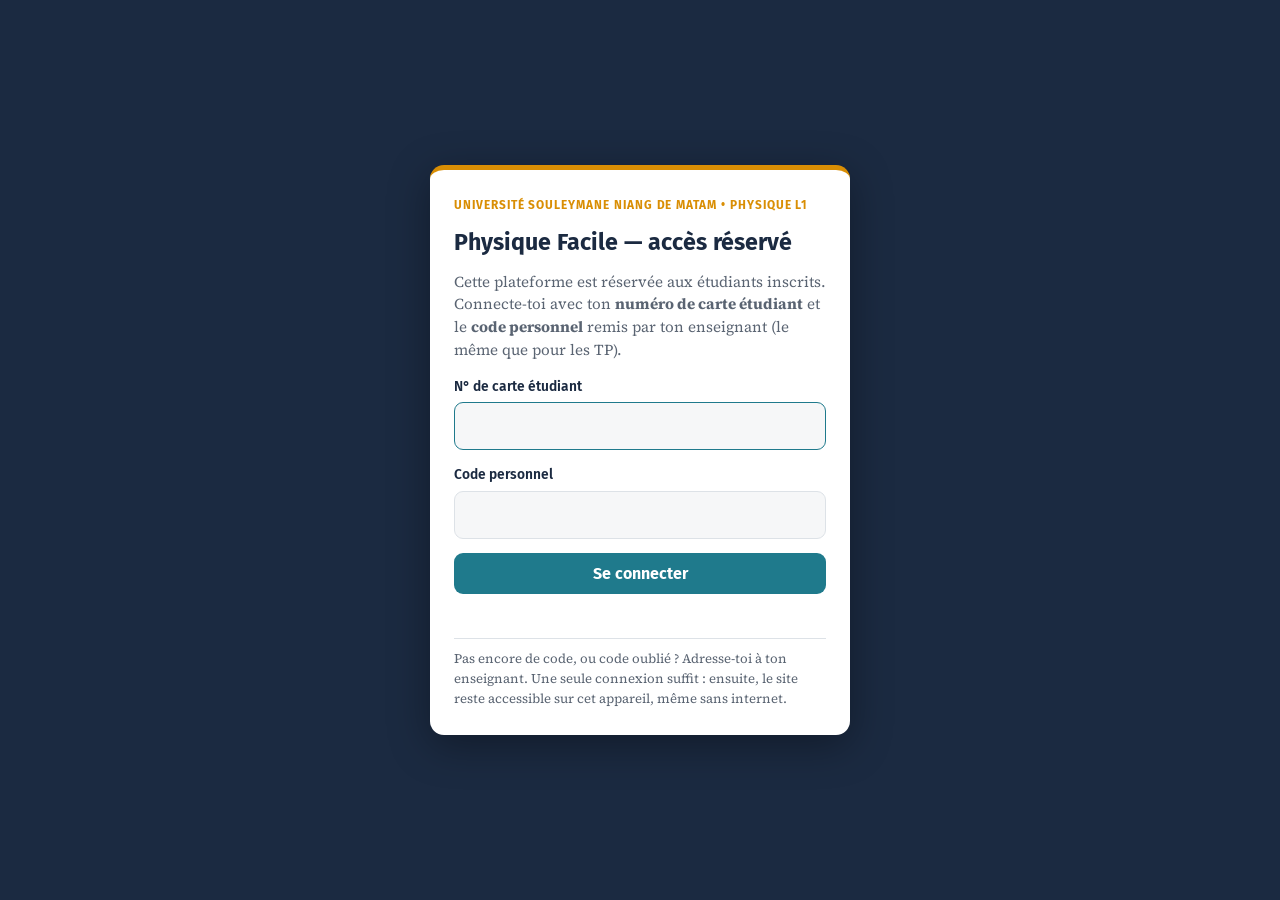
==== index.html @ 8b004019 "Optique : chapitre 3 (prisme et lame à faces parallèles) + TD n°3 Co-Authored-By: Claude Opus 5.5 <n" ====
<!doctype html>
<html lang="fr">
<head>
<meta charset="utf-8">
<meta name="viewport" content="width=device-width, initial-scale=1, viewport-fit=cover">
<meta name="robots" content="noindex, nofollow">
<script src="assets/config.js"></script>
<script src="assets/acces.js"></script>
<meta name="description" content="Cours de Physique L1 du Dr Papa Touty Traoré, Université Souleymane Niang de Matam : supports de cours, diaporamas et TD corrigés.">
<title>Cours de Physique L1</title>
<link rel="manifest" href="manifest.webmanifest">
<meta name="theme-color" content="#1B2A41">
<link rel="icon" type="image/png" href="icons/favicon.png">
<link rel="apple-touch-icon" href="icons/apple-touch-icon.png">
<meta name="apple-mobile-web-app-capable" content="yes">
<meta name="apple-mobile-web-app-title" content="Physique L1">
<link rel="preconnect" href="https://fonts.googleapis.com">
<link rel="preconnect" href="https://fonts.gstatic.com" crossorigin>
<link rel="stylesheet" href="https://fonts.googleapis.com/css2?family=Fira+Sans:wght@400;500;600;700&family=Source+Serif+4:ital,opsz,wght@0,8..60,400;0,8..60,600;1,8..60,400&family=Fira+Mono:wght@400;500&display=swap">
<style>
/* Mise en page : bandeau marine reprenant la couverture des polycopiés, puis catalogue de chapitres en rangées (vignette | contenu | ressources). Palette = celle des PDF. */
:root{
  --ink:#1B2A41; --ink2:#26395A; --teal:#1F7A8C; --saff:#D98E04; --rouge:#B23A48;
  --bg:#F6F7F8; --surface:#FFFFFF; --fg:#1B2A41; --muted:#5A6472; --line:#DDE2E7; --tint:#EEF4F6; --tint2:#FDF3E1;
  --accent:#1F7A8C; --accent-fg:#FFFFFF; --warm:#B87503;
  --band:#1B2A41; --band-fg:#FFFFFF; --band-muted:rgba(255,255,255,.72);
  --f-head:"Fira Sans","Helvetica Neue",Arial,sans-serif;
  --f-body:"Source Serif 4",Georgia,"Times New Roman",serif;
  --f-mono:"Fira Mono",ui-monospace,Menlo,Consolas,monospace;
  --shadow:0 1px 2px rgba(27,42,65,.06),0 6px 20px rgba(27,42,65,.06);
}
@media (prefers-color-scheme:dark){:root:not([data-theme="light"]){
  --bg:#111821; --surface:#18212D; --fg:#E7ECF2; --muted:#9AA6B5; --line:#2A3646; --tint:#16303A; --tint2:#33270F;
  --accent:#4FB3C6; --accent-fg:#0E1720; --warm:#F0AE36; --band:#0C131C; --band-fg:#F1F4F8; --band-muted:rgba(241,244,248,.7);
  --shadow:0 1px 2px rgba(0,0,0,.3); color-scheme:dark}}
:root[data-theme="dark"]{
  --bg:#111821; --surface:#18212D; --fg:#E7ECF2; --muted:#9AA6B5; --line:#2A3646; --tint:#16303A; --tint2:#33270F;
  --accent:#4FB3C6; --accent-fg:#0E1720; --warm:#F0AE36; --band:#0C131C; --band-fg:#F1F4F8; --band-muted:rgba(241,244,248,.7);
  --shadow:0 1px 2px rgba(0,0,0,.3); color-scheme:dark}
*{box-sizing:border-box}
[hidden]{display:none!important}
body{background:var(--bg);color:var(--fg);font-family:var(--f-body);font-size:16px;line-height:1.55}
a{color:var(--accent)}
:focus-visible{outline:2px solid var(--saff);outline-offset:2px}
.wrap{max-width:1080px;margin:0 auto;padding-inline:20px}

/* ---------- bandeau ---------- */
.band{background:var(--band);color:var(--band-fg);position:relative;overflow:hidden}
.band canvas{position:absolute;right:0;top:0;height:100%;width:min(520px,60%);opacity:.32;pointer-events:none}
.band .wrap{position:relative;padding-block:34px 30px;display:grid;gap:6px}
.uni{font-family:var(--f-head);font-weight:700;letter-spacing:.08em;color:var(--saff);font-size:.85rem}
.ufr{font-family:var(--f-head);font-size:.9rem;color:var(--band-muted)}
.band h1{font-family:var(--f-head);font-weight:700;font-size:clamp(1.9rem,4.6vw,2.9rem);line-height:1.1;margin:10px 0 4px;text-wrap:balance}
.author{font-family:var(--f-head);font-size:.95rem;color:var(--band-muted)}
.author b{color:var(--band-fg);font-weight:600}
.stats{display:flex;flex-wrap:wrap;gap:8px 22px;margin-top:16px;font-family:var(--f-head);font-size:.88rem;color:var(--band-muted)}
.stats b{font-family:var(--f-mono);color:var(--band-fg);font-weight:500;font-variant-numeric:tabular-nums;margin-right:4px}

/* ---------- barre outils ---------- */
.bar{position:sticky;top:env(safe-area-inset-top,0px);z-index:5;background:var(--bg);border-bottom:1px solid var(--line)}
.bar .wrap{display:flex;flex-wrap:wrap;align-items:center;gap:12px;padding-block:12px}
.tabs{display:flex;gap:4px;background:var(--surface);border:1px solid var(--line);border-radius:999px;padding:4px}
.tab{font-family:var(--f-head);font-size:.92rem;font-weight:500;border:0;background:transparent;color:var(--muted);padding:7px 14px;border-radius:999px;cursor:pointer}
.tab[aria-selected="true"]{background:var(--accent);color:var(--accent-fg)}
.navlink{font-family:var(--f-head);font-size:.92rem;font-weight:500;color:var(--accent);text-decoration:none;border:1px solid var(--line);background:var(--surface);border-radius:999px;padding:7px 14px}
.navlink:hover{border-color:var(--accent)}
.k-quiz{background:var(--tint);color:var(--accent)}
.k-sim{background:var(--tint2);color:var(--warm)}
.k-vid{background:var(--tint2);color:var(--rouge)}
.search{flex:1 1 220px;min-width:0;display:flex;align-items:center;gap:8px;background:var(--surface);border:1px solid var(--line);border-radius:10px;padding:0 12px}
.search input{flex:1;min-width:0;border:0;background:transparent;color:var(--fg);font:inherit;font-family:var(--f-head);font-size:.95rem;padding:9px 0;outline:none}
.search svg{flex:none;stroke:var(--muted)}

/* ---------- cours ---------- */
main .wrap{padding-block:26px 60px;display:grid;gap:30px}
.course-head{display:grid;gap:4px}
.eyebrow{font-family:var(--f-head);font-size:.76rem;font-weight:600;letter-spacing:.1em;text-transform:uppercase;color:var(--warm)}
.course-head h2{font-family:var(--f-head);font-size:1.6rem;margin:0;text-wrap:balance}
.course-head p{margin:0;color:var(--muted);max-width:68ch}
.chapters{display:grid;gap:16px}
.chap{display:grid;grid-template-columns:120px minmax(0,1fr) 250px;gap:20px;background:var(--surface);border:1px solid var(--line);border-radius:12px;padding:18px;box-shadow:var(--shadow)}
.cover{width:120px;aspect-ratio:210/297;max-width:100%;border-radius:4px;overflow:hidden;border:1px solid var(--line);background:var(--tint);cursor:pointer;padding:0}
.cover img{display:block;width:100%;height:100%;object-fit:cover}
.chap-body{min-width:0;display:grid;align-content:start;gap:6px}
.chap-num{font-family:var(--f-mono);font-size:.8rem;color:var(--accent)}
.chap h3{font-family:var(--f-head);font-size:1.3rem;line-height:1.2;margin:0;text-wrap:balance}
.meta{font-family:var(--f-head);font-size:.84rem;color:var(--muted)}
details{margin-top:4px}
summary{font-family:var(--f-head);font-size:.86rem;font-weight:500;color:var(--accent);cursor:pointer;width:max-content}
.toc{margin:8px 0 0;padding-left:0;list-style:none;columns:2 220px;column-gap:24px;font-size:.93rem}
.toc li{break-inside:avoid;padding:2px 0 2px 26px;position:relative}
.toc li::before{content:attr(data-n);position:absolute;left:0;font-family:var(--f-mono);font-size:.78rem;color:var(--muted);top:4px}
.res{display:grid;gap:8px;align-content:start}
.btn{display:flex;align-items:center;gap:10px;width:100%;text-align:left;font-family:var(--f-head);font-size:.9rem;font-weight:500;color:var(--fg);background:var(--bg);border:1px solid var(--line);border-radius:8px;padding:9px 12px;cursor:pointer;text-decoration:none}
.btn:hover{border-color:var(--accent)}
.btn .k{flex:none;font-family:var(--f-mono);font-size:.68rem;font-weight:500;letter-spacing:.04em;padding:2px 6px;border-radius:4px}
.btn .lbl{flex:1;min-width:0}
.btn .n{flex:none;font-family:var(--f-mono);font-size:.75rem;color:var(--muted);font-variant-numeric:tabular-nums}
.k-pdf{background:var(--tint);color:var(--accent)}
.k-ppt{background:var(--tint2);color:var(--warm)}
.k-cor{background:var(--tint2);color:var(--warm)}
.btn.primary{background:var(--accent);border-color:var(--accent);color:var(--accent-fg)}
.btn.primary .k{background:rgba(255,255,255,.18);color:inherit}
.btn.primary .n{color:inherit;opacity:.8}
.td-card{display:grid;grid-template-columns:minmax(0,1fr) 250px;gap:20px;background:var(--tint);border:1px solid var(--line);border-radius:12px;padding:18px}
.td-card h3{font-family:var(--f-head);font-size:1.15rem;margin:2px 0 4px}
.td-card p{margin:0;color:var(--muted);font-size:.95rem}
.off{display:grid;grid-template-columns:1fr;gap:12px;align-items:start;background:var(--surface);border:1px solid var(--line);border-radius:12px;padding:16px 18px;margin-top:22px}
.off h2{font-family:var(--f-head);font-size:1.05rem;margin:2px 0 4px}
.off p{margin:0;color:var(--muted);font-size:.93rem;max-width:75ch}
.off-act{display:flex;flex-wrap:wrap;gap:8px;align-items:center}
.obtn{font-family:var(--f-head);font-size:.88rem;font-weight:500;color:var(--fg);background:var(--bg);border:1px solid var(--line);border-radius:8px;padding:8px 12px;cursor:pointer}
.obtn:hover:not(:disabled){border-color:var(--accent)}
.obtn.primary{background:var(--accent);border-color:var(--accent);color:var(--accent-fg)}
.obtn:disabled{opacity:.55;cursor:default}
.obtn small{font-family:var(--f-mono);font-size:.74rem;opacity:.8;margin-left:4px}
.olink{font-family:var(--f-head);font-size:.82rem;color:var(--muted);background:none;border:0;text-decoration:underline;cursor:pointer;padding:4px}
.meter{grid-column:1/-1;height:6px;background:var(--tint);border-radius:3px;overflow:hidden}
.meter span{display:block;height:100%;width:0;background:var(--accent);transition:width .2s}
.net{display:inline-flex;align-items:center;gap:6px;font-family:var(--f-head);font-size:.8rem;font-weight:600;padding:2px 9px;border-radius:999px;background:var(--tint);color:var(--accent)}
.net.down{background:var(--tint2);color:var(--warm)}
.net::before{content:"";width:7px;height:7px;border-radius:50%;background:currentColor}
.btn.saved .n::before{content:"✓ ";font-weight:600}
@media (max-width:820px){.off{grid-template-columns:1fr}.off-act{justify-content:flex-start}}
.annb{display:flex;align-items:center;gap:12px;margin-top:18px;background:var(--tint2);border:1px solid var(--line);border-radius:10px;padding:10px 12px 10px 14px}
.annb-tag{flex:none;font-family:var(--f-head);font-size:.72rem;font-weight:700;letter-spacing:.06em;text-transform:uppercase;color:var(--warm)}
.annb-txt{flex:1;min-width:0;color:var(--fg);text-decoration:none;font-size:.95rem}
.annb-txt b{font-family:var(--f-head);font-weight:600}
.annb-txt span{color:var(--muted)}
.annb-txt:hover b{text-decoration:underline}
.annb-x{flex:none;border:0;background:none;color:var(--muted);font-size:1.3rem;line-height:1;cursor:pointer;padding:2px 6px}
.empty{color:var(--muted);font-family:var(--f-head);padding:20px 0}
footer{border-top:1px solid var(--line);color:var(--muted);font-family:var(--f-head);font-size:.82rem}
footer .wrap{padding-block:18px}

@media (max-width:820px){
  .chap{grid-template-columns:88px minmax(0,1fr)}
  .cover{width:88px}
  .res{grid-column:1/-1}
  .td-card{grid-template-columns:1fr}
}

/* ---------- liseuse ---------- */
.reader{position:fixed;inset:0;z-index:20;background:var(--bg);display:grid;grid-template-rows:auto 1fr}
.r-top{display:flex;flex-wrap:wrap;align-items:center;gap:10px;padding:10px 16px;padding-top:calc(10px + env(safe-area-inset-top,0px));background:var(--band);color:var(--band-fg)}
.r-title{flex:1 1 200px;min-width:0;font-family:var(--f-head);font-weight:600;font-size:.98rem;white-space:nowrap;overflow:hidden;text-overflow:ellipsis}
.r-top button,.r-top a{font-family:var(--f-head);font-size:.86rem;color:var(--band-fg);background:rgba(255,255,255,.1);border:1px solid rgba(255,255,255,.2);border-radius:6px;padding:6px 10px;cursor:pointer;text-decoration:none}
.r-pages{font-family:var(--f-mono);font-size:.82rem;color:var(--band-muted);font-variant-numeric:tabular-nums}
.r-scroll{overflow:auto;padding:20px 16px calc(40px + env(safe-area-inset-bottom,0px))}
.r-pages-wrap{display:grid;gap:14px;justify-items:center}
.pg{background:#fff;box-shadow:0 1px 4px rgba(0,0,0,.18);max-width:100%;position:relative}
.pg canvas{display:block;width:100%;height:100%}
.r-msg{font-family:var(--f-head);color:var(--muted);text-align:center;padding:40px 0}
@media (prefers-reduced-motion:no-preference){.chap{transition:border-color .15s}}
</style>
</head>
<body>

<header class="band">
  <canvas id="field" aria-hidden="true"></canvas>
  <div class="wrap">
    <div class="uni">UNIVERSITÉ SOULEYMANE NIANG DE MATAM</div>
    <div class="ufr">UFR Sciences • Licence 1 • Année universitaire 2026 – 2027</div>
    <h1>Cours de Physique</h1>
    <div class="author"><b>Dr Papa Touty TRAORÉ</b>, Enseignant-Chercheur</div>
    <div class="stats" id="stats"></div>
  </div>
</header>

<nav class="bar" aria-label="Choix du cours">
  <div class="wrap">
    <div class="tabs" role="tablist" id="tabs"></div>
    <a class="navlink" href="quiz.html">Quiz</a>
    <a class="navlink" href="simulations.html">Simulations</a>
    <a class="navlink" href="entrainement.html">Entraînement</a>
    <a class="navlink" href="tp.html">TP</a>
    <a class="navlink" href="calendrier.html">Annonces</a>
    <a class="navlink" href="videos.html" id="navVid" hidden>Vidéos</a>
    <a class="navlink" href="questions.html">Questions</a>
    <label class="search" for="q">
      <svg width="16" height="16" viewBox="0 0 24 24" fill="none" stroke-width="2" aria-hidden="true"><circle cx="11" cy="11" r="7"/><path d="m20 20-3.5-3.5"/></svg>
      <input id="q" type="search" placeholder="Rechercher une notion : Gauss, Frenet, travail…" autocomplete="off">
    </label>
  </div>
</nav>

<div class="wrap" id="annWrap" hidden>
  <div class="annb" role="status">
    <span class="annb-tag" id="annTag">Annonce</span>
    <a class="annb-txt" id="annLink" href="calendrier.html"><b id="annTitle"></b> <span id="annText"></span></a>
    <button type="button" class="annb-x" id="annClose" aria-label="Masquer l'annonce">×</button>
  </div>
</div>
<div class="wrap" id="offWrap" hidden>
  <section class="off" aria-labelledby="offTitle">
    <div>
      <div class="eyebrow">Consultation hors connexion <span class="net" id="net">en ligne</span></div>
      <h2 id="offTitle">Emportez vos cours sur votre téléphone</h2>
      <p id="offMsg">Après une première visite avec internet, les pages, les quiz, les simulations, les supports de cours et les TD fonctionnent sans connexion. Les diaporamas, plus lourds, s'enregistrent sur demande.</p>
    </div>
    <div class="off-act">
      <button type="button" class="obtn primary" id="dlDocs">Enregistrer les cours, TD et TP<small>3,8 Mo</small></button>
      <button type="button" class="obtn" id="dlSlides">Enregistrer les diaporamas<small>37 Mo</small></button>
      <button type="button" class="obtn" id="install" hidden>Installer l'application</button>
      <button type="button" class="olink" id="offClear">Supprimer les documents enregistrés</button>
    </div>
    <div class="meter" hidden id="meter"><span id="meterBar"></span></div>
  </section>
</div>
<main><div class="wrap" id="content"></div></main>

<footer><div class="wrap">Université Souleymane Niang de Matam • Dr P. T. Traoré. Les documents s'ouvrent dans la liseuse ; le bouton « Nouvel onglet » permet de les enregistrer. • <a href="reparer.html?retour=index.html">Affichage incomplet ? Mettre le site à jour</a></div></footer>

<div class="reader" id="reader" hidden role="dialog" aria-modal="true" aria-labelledby="rTitle">
  <div class="r-top">
    <button id="rClose" type="button">← Retour</button>
    <div class="r-title" id="rTitle"></div>
    <span class="r-pages" id="rPages"></span>
    <button id="zOut" type="button" aria-label="Réduire">−</button>
    <button id="zIn" type="button" aria-label="Agrandir">+</button>
    <a id="rOpen" href="#" target="_blank" rel="noopener">Nouvel onglet</a>
  </div>
  <div class="r-scroll" id="rScroll"><div class="r-pages-wrap" id="rWrap"></div></div>
</div>

<script src="assets/annonces.js"></script>
<script src="assets/videos.js"></script>
<script src="vendor/pdfjs/pdf.js"></script>
<script>
const COURSES=[
 {id:"meca",tab:"Mécanique",eyebrow:"Physique I",title:"Mécanique du point matériel",
  intro:"Quatre chapitres, du calcul vectoriel au théorème de l'énergie. Chaque chapitre a son support de cours avec démonstrations détaillées, son diaporama (en ligne et en PowerPoint) et sa série de TD avec corrigé.",
  chapters:[
   {n:1,title:"Calcul vectoriel",key:"Support_Chapitre_1_Calcul_vectoriel",pages:19,slides:39,pptx:true,
    td:{e:"TD1_Calcul_vectoriel_enonces",ep:3,c:"TD1_Calcul_vectoriel_corrige",cp:9},
    toc:["Grandeurs scalaires et vectorielles","Caractéristiques d'un vecteur","Somme et différence de vecteurs","Composantes et cosinus directeurs","Produit scalaire","Produit vectoriel","Produit mixte","Moment d'un vecteur","Dérivée d'un vecteur"]},
   {n:2,title:"Cinématique du point",key:"Support_Chapitre_2_Cinematique",pages:40,slides:88,pptx:true,
    td:{e:"TD2_Cinematique_enonces",ep:5,c:"TD2_Cinematique_corrige",cp:13},
    toc:["Référentiel, repère et systèmes de coordonnées","Mouvement rectiligne","Mouvement curviligne","Coordonnées cartésiennes","Coordonnées intrinsèques (base de Frenet)","Coordonnées polaires","Coordonnées cylindriques","Coordonnées sphériques","Mouvement relatif"]},
   {n:3,title:"Dynamique du point matériel",key:"Support_Chapitre_3_Dynamique",pages:41,slides:83,pptx:true,
    td:{e:"TD3_Dynamique_enonces",ep:4,c:"TD3_Dynamique_corrige",cp:11},
    toc:["De la cinématique à la dynamique","Principe d'inertie","Quantité de mouvement","Principe fondamental de la dynamique","Principe des actions réciproques","Quelques lois de forces","Forces de frottement","Le moment cinétique","Les forces centrales","Équations différentielles du mouvement"]},
   {n:4,title:"Travail et énergie",key:"Support_Chapitre_4_Travail_energie",pages:26,slides:51,pptx:true,
    td:{e:"TD4_Travail_energie_enonces",ep:4,c:"TD4_Travail_energie_corrige",cp:9},
    toc:["Introduction et outils","Travail d'une force","Travail dans les différents systèmes de coordonnées","Travail de quelques forces usuelles","Puissance d'une force","Énergie cinétique","Forces conservatives et énergie potentielle","Énergie mécanique","Équilibre et stabilité"]}
  ]},
 {id:"elec",tab:"Électricité",eyebrow:"Électricité",title:"Électrostatique",
  intro:"Trois chapitres : la charge et la loi de Coulomb ; le champ, le potentiel et le théorème de Gauss ; le dipôle électrostatique. Chaque chapitre a son support de cours et son diaporama (en ligne et en PowerPoint). Les distributions classiques (fil, anneau, disque, boule) sont traitées dans la série de TD.",
  chapters:[
   {n:1,title:"Généralités sur l'électrostatique",key:"Electricite_Chapitre_1_Electrostatique",pages:11,slides:22,pptx:true,
    toc:["La charge électrique","Électrisation de la matière","Distributions de charges","Force électrostatique : loi de Coulomb","Principe de superposition"]},
   {n:2,title:"Champ et potentiel électrostatiques",key:"Electricite_Chapitre_2_Champ_potentiel",pages:15,slides:29,pptx:true,
    toc:["Le champ électrostatique","Le potentiel électrostatique","Plusieurs charges ponctuelles","Distributions continues","Angle solide","Flux et théorème de Gauss","Propriétés du champ et du potentiel","Équations de Poisson et de Laplace"]},
   {n:3,title:"Le dipôle électrostatique",key:"Electricite_Chapitre_3_Dipole",pages:16,slides:33,pptx:true,
    td:{n:2,e:"TD_Electricite_2_enonces",ep:4,c:"TD_Electricite_2_corrige",cp:9},
    toc:["Définitions : dipôle, moment dipolaire","Potentiel créé à grande distance","Champ créé à grande distance","Positions principales de Gauss","Lignes de champ et équipotentielles","Action d'un champ extérieur : couple, énergie, force"]}
  ],
  series:[{title:"Série de TD n°1 — chapitres 1 et 2",sub:"Charges, champ et potentiel",
    text:"11 exercices : quantification, Coulomb et superposition, charges ponctuelles, fil infini et anneau, disque et plan, boule chargée en volume par le théorème de Gauss, équation de Poisson.",
    e:"TD_Electricite_1_enonces",ep:5,c:"TD_Electricite_1_corrige",cp:13},
   {title:"Série de TD n°2 — chapitre 3",sub:"Le dipôle électrostatique",
    text:"6 exercices : champ du dipôle par calcul direct, calcul exact et approximation dipolaire, champ en un point quelconque, directions remarquables du champ, lignes de champ et équipotentielles, force exercée par un champ non uniforme.",
    e:"TD_Electricite_2_enonces",ep:4,c:"TD_Electricite_2_corrige",cp:9}]},
 {id:"opt",tab:"Optique",eyebrow:"Optique",title:"Optique géométrique",noExo:true,
  intro:"Cinq chapitres : lois fondamentales ; formation des images, miroir et dioptre plans ; prisme et lame à faces parallèles ; miroirs et dioptres sphériques ; lentilles minces. Chaque chapitre a son support de cours avec démonstrations détaillées, son diaporama (en ligne et en PowerPoint) et sa série de TD avec corrigé. Les chapitres 4 et 5 sont en préparation.",
  chapters:[
   {n:1,title:"Lois fondamentales de l'optique géométrique",key:"Optique_Chapitre_1_Lois_fondamentales",pages:19,slides:39,pptx:true,
    td:{e:"TD_Optique_1_enonces",ep:4,c:"TD_Optique_1_corrige",cp:9},
    toc:["Objet de l'optique géométrique","Nature de la lumière","Propagation de la lumière","Chemin optique et principe de Fermat","Lois de Snell-Descartes","Réfraction limite et réflexion totale","Dispersion de la lumière","Application : la fibre optique"]},
   {n:2,title:"Formation des images et systèmes plans",key:"Optique_Chapitre_2_Formation_images",pages:14,slides:26,pptx:true,
    td:{e:"TD_Optique_2_enonces",ep:4,c:"TD_Optique_2_corrige",cp:9},
    toc:["Systèmes optiques, objets et images","Stigmatisme et aplanétisme","Les conditions de Gauss","Foyers, vergence et grandissements","Le miroir plan","Le dioptre plan"]},
   {n:3,title:"Prisme et lame à faces parallèles",key:"Optique_Chapitre_3_Prisme_lame",pages:12,slides:22,pptx:true,
    td:{e:"TD_Optique_3_enonces",ep:3,c:"TD_Optique_3_corrige",cp:7},
    toc:["Le prisme : définitions","Les formules du prisme","Conditions d'émergence","Minimum de déviation","Dispersion de la lumière par un prisme","La lame à faces parallèles"]}
  ]}
];

const $=s=>document.querySelector(s);
var PDF_CACHE="pdf-v1";
const esc=s=>String(s??"").replace(/[&<>"]/g,c=>({"&":"&amp;","<":"&lt;",">":"&gt;",'"':"&quot;"}[c]));
const norm=s=>s.normalize("NFD").replace(/[̀-ͯ]/g,"").toLowerCase();
let current="meca";
try{const t=localStorage.getItem("tab");if(t&&COURSES.some(c=>c.id===t))current=t}catch(e){}
if(location.hash&&COURSES.some(c=>c.id===location.hash.slice(1)))current=location.hash.slice(1);

/* statistiques */
(function(){
  let ch=0,pg=0,sl=0,td=0;
  COURSES.forEach(c=>{c.chapters.forEach(x=>{ch++;pg+=x.pages;if(x.slides)sl+=x.slides;if(x.td&&!x.td.n)td++});(c.series||[]).forEach(()=>td++)});
  $("#stats").innerHTML=`<span><b>${COURSES.length}</b>cours</span><span><b>${ch}</b>chapitres</span><span><b>${pg}</b>pages de cours</span><span><b>${sl}</b>diapositives</span><span><b>${td}</b>séries de TD corrigées</span><span><b>70</b>questions de quiz</span><span><b>6</b>simulations</span><span><b>32</b>exercices d'entraînement</span>`;
})();

function pdfBtn(file,label,n,kind,primary){
  const k=kind==="cor"?'<span class="k k-cor">CORRIGÉ</span>':'<span class="k k-pdf">PDF</span>';
  return `<button type="button" class="btn${primary?" primary":""}" data-pdf="${file}" data-title="${esc(label)}">${k}<span class="lbl">${esc(label)}</span><span class="n">${n} p.</span></button>`;
}
const SIMS={meca2:[["frenet","Simulation : base de Frenet"]],meca4:[["energie","Simulation : énergie potentielle"]],elec1:[["champ","Simulation : lignes de champ"]],elec2:[["champ","Simulation : champ et potentiel"],["anneau","Simulation : anneau chargé"],["boule","Simulation : théorème de Gauss"]],elec3:[["champ","Simulation : lignes de champ du dipôle"],["dipole","Simulation : dipôle dans un champ uniforme"]]};
function pptBtn(key,n,t){
  return `<button type="button" class="btn" data-pdf="slides/${key}_diapo" data-title="${esc(t)}"><span class="k k-ppt">DIAPO</span><span class="lbl">Diaporama</span><span class="n">${n} diap.</span></button>`;
}

function render(){
  document.querySelectorAll(".tab").forEach(t=>t.setAttribute("aria-selected",t.dataset.id===current));
  const c=COURSES.find(x=>x.id===current);
  const q=norm($("#q").value.trim());
  const match=ch=>!q||norm(ch.title+" "+ch.toc.join(" ")).includes(q);
  const chs=c.chapters.filter(match);
  let h=`<section class="course-head"><div class="eyebrow">${esc(c.eyebrow)}</div><h2>${esc(c.title)}</h2><p>${esc(c.intro)}</p></section><div class="chapters">`;
  chs.forEach(ch=>{
    const open=q?" open":"";
    h+=`<article class="chap">
      <button type="button" class="cover" data-pdf="${ch.key}" data-title="${esc("Chapitre "+ch.n+" — "+ch.title)}" aria-label="Ouvrir le support du chapitre ${ch.n}"><img src="img/${ch.key}.jpg" alt="" loading="lazy" width="120" height="170"></button>
      <div class="chap-body">
        <div class="chap-num">CHAPITRE ${ch.n}</div>
        <h3>${esc(ch.title)}</h3>
        <div class="meta">${ch.toc.length} sections • ${ch.pages} pages${ch.slides?` • ${ch.slides} diapositives`:""}</div>
        <details${open}><summary>Contenu du chapitre</summary><ol class="toc">${ch.toc.map((t,i)=>`<li data-n="${ch.n}.${i+1}">${esc(t)}</li>`).join("")}</ol></details>
      </div>
      <div class="res">
        ${pdfBtn(ch.key,"Support de cours",ch.pages,"pdf",true).replace('data-title="Support de cours"',`data-title="${esc("Chapitre "+ch.n+" — "+ch.title)}"`)}
        ${ch.slides?pptBtn(ch.key,ch.slides,"Diaporama — chapitre "+ch.n+" : "+ch.title):""}
        ${ch.pptx?`<a class="btn" href="slides/${ch.key}.pptx" download><span class="k k-ppt">PPTX</span><span class="lbl">PowerPoint</span><span class="n">${ch.slides} diap.</span></a>`:""}
        ${ch.td?pdfBtn(ch.td.e,"TD "+(ch.td.n||ch.n)+" — énoncés",ch.td.ep,"pdf")+pdfBtn(ch.td.c,"TD "+(ch.td.n||ch.n)+" — corrigé détaillé",ch.td.cp,"cor"):""}
        ${c.noExo?"":`<a class="btn" href="entrainement.html#${c.id}${ch.n}"><span class="k k-quiz">EXOS</span><span class="lbl">Exercices d'entraînement</span></a>
        <a class="btn" href="quiz.html#${c.id}${ch.n}"><span class="k k-quiz">QUIZ</span><span class="lbl">Quiz d'auto-évaluation</span><span class="n">10 q.</span></a>`}
        ${((window.VIDEOS||{})[c.id+ch.n]||[]).map(v=>`<a class="btn" href="${esc(v.url||v.fichier)}" target="_blank" rel="noopener"><span class="k k-vid">${v.type==="3d"?"3D":"VIDÉO"}</span><span class="lbl">${esc(v.titre)}</span>${v.duree?`<span class="n">${esc(v.duree)}</span>`:""}</a>`).join("")}
        ${(SIMS[c.id+ch.n]||[]).map(([id,t])=>`<a class="btn" href="simulations.html#${id}"><span class="k k-sim">SIMU</span><span class="lbl">${esc(t)}</span></a>`).join("")}
      </div></article>`;
  });
  h+="</div>";
  const series=(c.series||[]).filter(s=>!q||norm(s.title+s.sub+s.text).includes(q));
  series.forEach(s=>{
    h+=`<section class="td-card"><div><div class="eyebrow">Travaux dirigés</div><h3>${esc(s.title)}</h3><p><b>${esc(s.sub)}.</b> ${esc(s.text)}</p></div>
      <div class="res">${pdfBtn(s.e,"Énoncés",s.ep,"pdf",true)}${pdfBtn(s.c,"Corrigé détaillé",s.cp,"cor")}</div></section>`;
  });
  const FTP=["Pendule simple","Oscillateur harmonique (masse-ressort)","Pendule de torsion","Loi d'Ohm et mesures de résistances","L'oscilloscope cathodique","Réfraction : lois de Descartes","Lentilles : distance focale","Le microscope"];
  const tpShow=!q||norm("travaux pratiques tp fascicule "+FTP.join(" ")).includes(q);
  if(tpShow){
    h+=`<article class="chap fasc-card">
      <button type="button" class="cover" data-pdf="Fascicule_TP_Physique_L1" data-title="Fascicule de travaux pratiques" aria-label="Ouvrir le fascicule de TP"><img src="img/Fascicule_TP_Physique_L1.jpg" alt="" loading="lazy" width="120" height="170"></button>
      <div class="chap-body">
        <div class="chap-num">TRAVAUX PRATIQUES</div>
        <h3>Fascicule de travaux pratiques</h3>
        <div class="meta">8 TP • 51 pages • mécanique, électricité, optique</div>
        <details${q?" open":""}><summary>Contenu du fascicule</summary><ol class="toc">${FTP.map((t,i)=>`<li data-n="${i+1}.">${esc(t)}</li>`).join("")}</ol></details>
        <p class="meta" style="margin-top:6px">Rappels théoriques et démonstrations, schémas de montage, protocoles, tableaux de mesures et exploitation. À lire avant chaque séance.</p>
      </div>
      <div class="res">
        ${pdfBtn("Fascicule_TP_Physique_L1","Fascicule de TP",51,"pdf",true)}
        <a class="btn" href="tp.html"><span class="k k-sim">TP</span><span class="lbl">Faire les TP en ligne</span></a>
      </div></article>`;
  }
  if(!chs.length&&!series.length&&!tpShow){
    const other=COURSES.filter(o=>o.id!==current&&o.chapters.some(match));
    h+=`<p class="empty">Aucun chapitre de ce cours ne contient « ${esc($("#q").value)} ».${other.length?` Essayez l'onglet ${other.map(o=>esc(o.tab)).join(", ")}.`:""}</p>`;
  }
  $("#content").innerHTML=h;
  markCached();
}

$("#tabs").innerHTML=COURSES.map(c=>`<button type="button" class="tab" role="tab" data-id="${c.id}">${esc(c.tab)}</button>`).join("");
$("#tabs").addEventListener("click",e=>{const b=e.target.closest(".tab");if(!b)return;current=b.dataset.id;try{localStorage.setItem("tab",current)}catch(_){}render()});
$("#q").addEventListener("input",render);
if(Object.values(window.VIDEOS||{}).some(l=>l&&l.length))document.getElementById("navVid").hidden=false;
render();

/* ---------- liseuse PDF ---------- */
const lib=window.pdfjsLib;
if(lib){lib.GlobalWorkerOptions.workerSrc="vendor/pdfjs/pdf.worker.js";}
let doc=null,zoom=1,obs=null,token=0;
const reader=$("#reader"),wrap=$("#rWrap");
function baseWidth(){return Math.min(900,$("#rScroll").clientWidth-32)*zoom}
let blobUrl=null;
function deviceLink(name){return blobUrl?`<p><a class="obtn primary" href="${blobUrl}" download="${name}" target="_blank" rel="noopener">Ouvrir avec le lecteur PDF de l'appareil</a></p>`:""}
async function openPdf(file,title){
  const url=(file.includes("/")?file:"docs/"+file)+".pdf",name=url.split("/").pop();
  $("#rTitle").textContent=title;$("#rOpen").href=url;$("#rPages").textContent="";
  wrap.innerHTML='<div class="r-msg">Chargement du document…</div>';
  reader.hidden=false;document.body.style.overflow="hidden";$("#rClose").focus();
  zoom=1;const my=++token;
  if(blobUrl){URL.revokeObjectURL(blobUrl);blobUrl=null}
  let data;
  try{
    const res=await fetch(url);if(!res.ok)throw new Error("http "+res.status);
    const blob=await res.blob();data=await blob.arrayBuffer();blobUrl=URL.createObjectURL(new Blob([data],{type:"application/pdf"}));
  }catch(err){
    if(my!==token)return;
    wrap.innerHTML=navigator.onLine===false
      ?`<div class="r-msg">Vous êtes hors connexion et ce document n'est pas encore enregistré sur cet appareil.<br>Reconnectez-vous une fois pour l'ouvrir : il restera ensuite disponible hors connexion.</div>`
      :`<div class="r-msg">Le document n'a pas pu être chargé. Vérifiez la connexion puis réessayez.</div>`;
    return}
  if(my!==token)return;
  if(!lib){wrap.innerHTML=`<div class="r-msg">La liseuse intégrée n'a pas pu démarrer sur ce navigateur.${deviceLink(name)}</div>`;return}
  try{
    doc=await lib.getDocument({data:new Uint8Array(data.slice(0))}).promise;
    if(my!==token)return;
    $("#rPages").textContent=doc.numPages+" pages";
    layout();
  }catch(err){wrap.innerHTML=`<div class="r-msg">La liseuse intégrée n'a pas pu afficher ce document.${deviceLink(name)}</div>`}
}
async function layout(){
  if(obs)obs.disconnect();
  wrap.innerHTML="";
  const first=await doc.getPage(1);const vp=first.getViewport({scale:1});
  const w=baseWidth(),h=w*vp.height/vp.width;
  for(let i=1;i<=doc.numPages;i++){
    const d=document.createElement("div");d.className="pg";d.style.width=w+"px";d.style.height=h+"px";d.dataset.p=i;wrap.appendChild(d);
  }
  obs=new IntersectionObserver(es=>es.forEach(e=>{if(e.isIntersecting&&!e.target.dataset.done){e.target.dataset.done=1;drawPage(e.target)}}),{root:$("#rScroll"),rootMargin:"600px 0px"});
  wrap.querySelectorAll(".pg").forEach(d=>obs.observe(d));
}
async function drawPage(div){
  const page=await doc.getPage(+div.dataset.p);
  const w=parseFloat(div.style.width),vp0=page.getViewport({scale:1});
  const dpr=Math.min(window.devicePixelRatio||1,2.5);
  const vp=page.getViewport({scale:w/vp0.width*dpr});
  const cv=document.createElement("canvas");cv.width=vp.width;cv.height=vp.height;
  div.style.height=(w*vp0.height/vp0.width)+"px";
  div.appendChild(cv);
  await page.render({canvasContext:cv.getContext("2d"),viewport:vp}).promise;
}
function closeReader(){setTimeout(markCached,300);reader.hidden=true;document.body.style.overflow="";token++;if(obs)obs.disconnect();wrap.innerHTML="";if(doc){doc.destroy();doc=null}}
$("#rClose").addEventListener("click",closeReader);
document.addEventListener("keydown",e=>{if(e.key==="Escape"&&!reader.hidden)closeReader()});
$("#zIn").addEventListener("click",()=>{if(!doc)return;zoom=Math.min(2.5,zoom*1.25);layout()});
$("#zOut").addEventListener("click",()=>{if(!doc)return;zoom=Math.max(.5,zoom/1.25);layout()});
document.addEventListener("click",e=>{const b=e.target.closest("[data-pdf]");if(b)openPdf(b.dataset.pdf,b.dataset.title)});



/* ---------- bandeau d'annonce ---------- */
(function(){
  const A=(window.ANNONCES||[]).slice().sort((a,b)=>b.date.localeCompare(a.date)),C=(window.CALENDRIER||[]);
  const t0=new Date();t0.setHours(0,0,0,0);
  const toD=s=>{const [y,m,d]=s.split("-").map(Number);return new Date(y,m-1,d)};
  const next=C.filter(e=>{const d=toD(e.date);return d>=t0&&(d-t0)/864e5<=7}).sort((a,b)=>a.date.localeCompare(b.date))[0];
  let item=null;
  if(next){const d=toD(next.date),n=Math.round((d-t0)/864e5);item={id:"cal-"+next.date+next.titre,tag:n===0?"Aujourd'hui":n===1?"Demain":"Dans "+n+" jours",titre:next.titre,texte:(next.heure?next.heure+" ":"")+(next.lieu||"")+(next.provisoire?" (date à confirmer)":""),lien:"calendrier.html"}}
  else{const a=A.find(x=>x.important);if(a)item={id:"ann-"+a.date+a.titre,tag:"Nouveau",titre:a.titre,texte:a.texte||"",lien:a.lien||"calendrier.html"}}
  if(!item)return;
  let hidden=null;try{hidden=localStorage.getItem("annHidden")}catch(e){}
  if(hidden===item.id)return;
  $("#annTag").textContent=item.tag;$("#annTitle").textContent=item.titre;$("#annText").textContent=item.texte;$("#annLink").href=item.lien;$("#annWrap").hidden=false;
  $("#annClose").addEventListener("click",()=>{$("#annWrap").hidden=true;try{localStorage.setItem("annHidden",item.id)}catch(e){}});
})();

/* ---------- hors connexion ---------- */

var pdfPath=f=>(f.includes("/")?f:"docs/"+f)+".pdf";
var absPath=u=>new URL(u,location.href).pathname;
function allDocs(){const d=[],s=[];COURSES.forEach(c=>{c.chapters.forEach(ch=>{d.push(pdfPath(ch.key));if(ch.td){d.push(pdfPath(ch.td.e),pdfPath(ch.td.c))}if(ch.slides)s.push(pdfPath("slides/"+ch.key+"_diapo"))});(c.series||[]).forEach(x=>d.push(pdfPath(x.e),pdfPath(x.c)))});d.push(pdfPath("Fascicule_TP_Physique_L1"));return{d:[...new Set(d)],s}}
async function savedPaths(){try{if(!("caches" in window))return new Set();const c=await caches.open(PDF_CACHE);return new Set((await c.keys()).map(r=>new URL(r.url).pathname))}catch(e){return new Set()}}
async function markCached(){const set=await savedPaths();document.querySelectorAll(".btn[data-pdf]").forEach(b=>b.classList.toggle("saved",set.has(absPath(pdfPath(b.dataset.pdf)))));
  const {d,s}=allDocs(),nd=d.filter(u=>set.has(absPath(u))).length,ns=s.filter(u=>set.has(absPath(u))).length;
  const b1=$("#dlDocs"),b2=$("#dlSlides");if(!b1)return;
  if(!busy){b1.disabled=nd===d.length;b1.firstChild.textContent=nd===d.length?"Cours et TD enregistrés ✓":"Enregistrer les cours et TD";
  b2.disabled=ns===s.length;b2.firstChild.textContent=ns===s.length?"Diaporamas enregistrés ✓":"Enregistrer les diaporamas"}}
var busy=false;
async function download(list,btn){if(busy)return;busy=true;const c=await caches.open(PDF_CACHE),set=await savedPaths(),todo=list.filter(u=>!set.has(absPath(u)));
  const m=$("#meter"),bar=$("#meterBar");m.hidden=false;let ok=0,fail=0;
  for(let i=0;i<todo.length;i++){btn.firstChild.textContent=`Enregistrement… ${i+1}/${todo.length}`;bar.style.width=(i/todo.length*100)+"%";
    try{const r=await fetch(todo[i],{cache:"no-cache"});if(!r.ok)throw 0;await c.put(absPath(todo[i]),r);ok++}catch(e){fail++}}
  bar.style.width="100%";busy=false;setTimeout(()=>{m.hidden=true;bar.style.width="0"},800);
  $("#offMsg").textContent=fail?`${ok} document(s) enregistré(s), ${fail} en échec : vérifiez la connexion puis réessayez.`:"C'est fait : ces documents s'ouvrent maintenant sans connexion, même après fermeture du navigateur.";
  markCached()}
function netState(){const on=navigator.onLine!==false,n=$("#net");n.textContent=on?"en ligne":"hors connexion";n.classList.toggle("down",!on);
  if(!on)$("#offMsg").textContent="Vous êtes hors connexion. Les documents marqués ✓ s'ouvrent normalement ; les autres seront disponibles au retour de la connexion."}
if("serviceWorker" in navigator&&"caches" in window){
  $("#offWrap").hidden=false;
  $("#dlDocs").addEventListener("click",e=>download(allDocs().d,e.currentTarget));
  $("#dlSlides").addEventListener("click",e=>download(allDocs().s,e.currentTarget));
  $("#offClear").addEventListener("click",async()=>{try{await caches.delete(PDF_CACHE)}catch(e){}$("#offMsg").textContent="Les documents enregistrés ont été supprimés de cet appareil.";markCached()});
  addEventListener("online",netState);addEventListener("offline",netState);netState();
  let deferred=null;addEventListener("beforeinstallprompt",e=>{e.preventDefault();deferred=e;$("#install").hidden=false});
  $("#install").addEventListener("click",async()=>{if(!deferred)return;deferred.prompt();await deferred.userChoice.catch(()=>{});deferred=null;$("#install").hidden=true});
  markCached();
}

/* ---------- motif de champ du bandeau (comme les couvertures) ---------- */
(function(){
  const cv=$("#field");const ctx=cv.getContext("2d");
  function draw(){
    const r=cv.getBoundingClientRect(),d=window.devicePixelRatio||1;
    cv.width=r.width*d;cv.height=r.height*d;ctx.setTransform(d,0,0,d,0,0);
    ctx.clearRect(0,0,r.width,r.height);
    const col=getComputedStyle(document.documentElement).getPropertyValue("--teal").trim()||"#1F7A8C";
    ctx.strokeStyle="#7fd0dc";ctx.fillStyle="#7fd0dc";ctx.lineWidth=1.4;
    const step=34,cx=r.width*0.62,cy=r.height*0.55;
    for(let x=step/2;x<r.width;x+=step)for(let y=step/2;y<r.height;y+=step){
      const dx=x-cx,dy=y-cy,rr=Math.hypot(dx,dy)+1;
      const a=Math.atan2(dy,dx);const L=Math.min(15,6+900/rr);
      const ex=Math.cos(a)*L,ey=Math.sin(a)*L;
      ctx.beginPath();ctx.moveTo(x-ex/2,y-ey/2);ctx.lineTo(x+ex/2,y+ey/2);ctx.stroke();
      ctx.beginPath();ctx.moveTo(x+ex/2,y+ey/2);ctx.lineTo(x+ex/2-Math.cos(a-0.5)*4,y+ey/2-Math.sin(a-0.5)*4);ctx.lineTo(x+ex/2-Math.cos(a+0.5)*4,y+ey/2-Math.sin(a+0.5)*4);ctx.closePath();ctx.fill();
    }
    ctx.beginPath();ctx.arc(cx,cy,7,0,7);ctx.fillStyle="#D98E04";ctx.fill();
  }
  draw();addEventListener("resize",draw);
})();
</script>
<script>
if("serviceWorker" in navigator){const hadSW=!!navigator.serviceWorker.controller;navigator.serviceWorker.addEventListener("controllerchange",()=>{/* nouvelle version du site installée : on recharge une fois */try{if(!hadSW||sessionStorage.getItem("swmaj"))return;sessionStorage.setItem("swmaj","1")}catch(e){return}location.reload()});addEventListener("load",()=>{navigator.serviceWorker.register("sw.js").catch(()=>{})})}
</script>
</body>
</html>
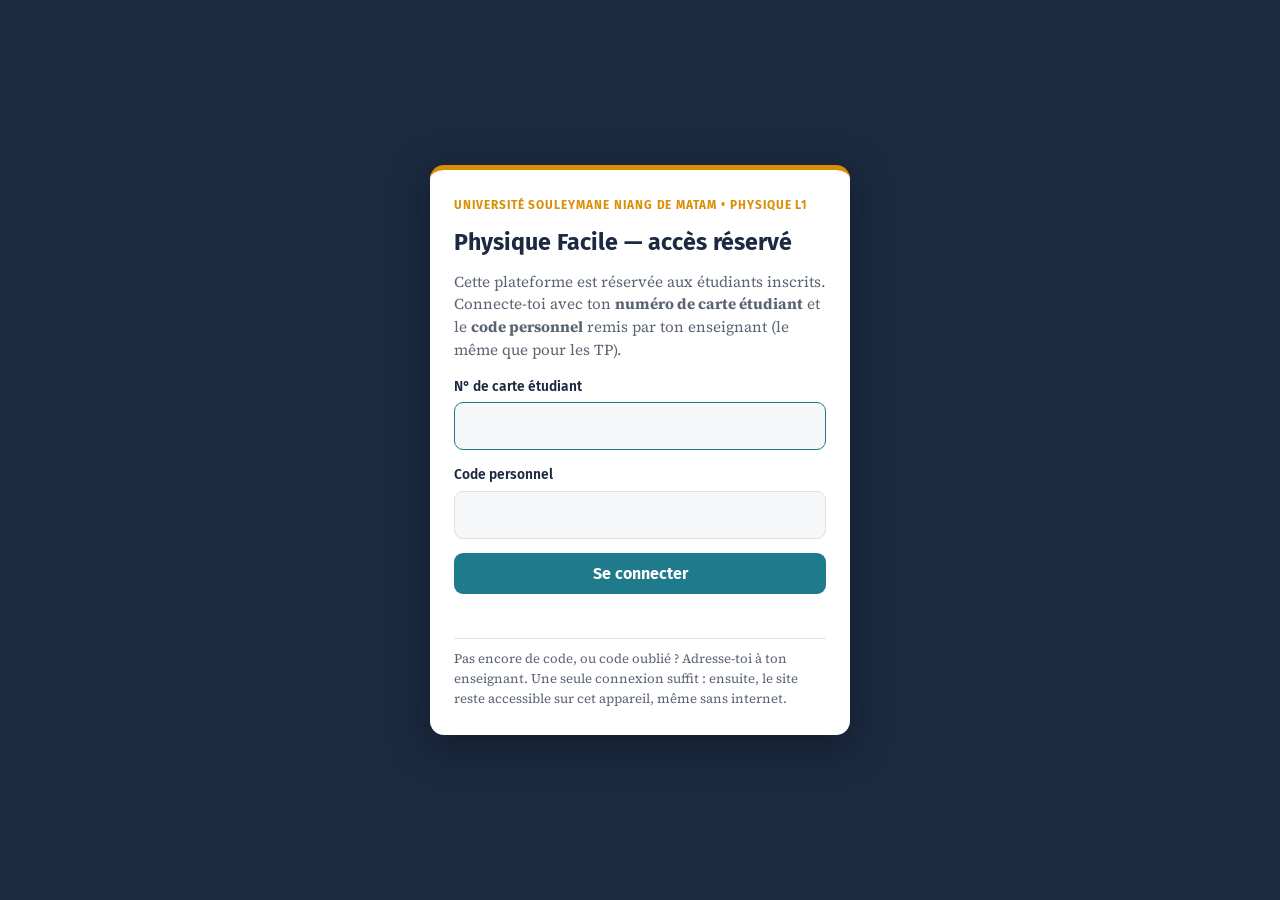
==== commit 9bec210a: "Accueil : message défilant de motivation Co-Authored-By: Claude Opus 5.5 <noreply@anthropic.com> Cla" ====
--- a/index.html
+++ b/index.html
@@ -44,6 +44,13 @@
 :focus-visible{outline:2px solid var(--saff);outline-offset:2px}
 .wrap{max-width:1080px;margin:0 auto;padding-inline:20px}
 
+/* ---------- message défilant ---------- */
+.ticker{background:var(--saff);color:#1B2A41;overflow:hidden;white-space:nowrap;font-family:var(--f-head);font-size:.95rem;padding:7px 0;position:relative}
+.tk-track{display:inline-flex;animation:tk 38s linear infinite;will-change:transform}
+.ticker:hover .tk-track,.ticker:focus-within .tk-track{animation-play-state:paused}
+.tk-item{padding-right:5rem}.tk-item b{font-weight:800}.tk-dot{margin-right:.6rem}
+@keyframes tk{from{transform:translateX(0)}to{transform:translateX(-50%)}}
+@media (prefers-reduced-motion:reduce){.ticker{white-space:normal;padding:8px 16px;text-align:center}.tk-track{animation:none;display:block}.tk-item+.tk-item{display:none}.tk-item{padding-right:0}}
 /* ---------- bandeau ---------- */
 .band{background:var(--band);color:var(--band-fg);position:relative;overflow:hidden}
 .band canvas{position:absolute;right:0;top:0;height:100%;width:min(520px,60%);opacity:.32;pointer-events:none}
@@ -166,6 +173,9 @@
     <div class="stats" id="stats"></div>
   </div>
 </header>
+<div class="ticker" role="note" aria-label="Message du professeur : Il faut toujours lire les cours, essayer les exercices, les quiz et les entraînements avant de regarder la correction. La réussite est au bout de l'effort, dans la discipline.">
+  <div class="tk-track" aria-hidden="true"><span class="tk-item"><span class="tk-dot" aria-hidden="true">★</span>Il faut toujours <b>lire les cours</b>, essayer <b>les exercices, les quiz et les entraînements</b> avant de regarder la correction. La réussite est au bout de l'effort, dans la <b>DISCIPLINE</b>.</span><span class="tk-item"><span class="tk-dot" aria-hidden="true">★</span>Il faut toujours <b>lire les cours</b>, essayer <b>les exercices, les quiz et les entraînements</b> avant de regarder la correction. La réussite est au bout de l'effort, dans la <b>DISCIPLINE</b>.</span></div>
+</div>
 
 <nav class="bar" aria-label="Choix du cours">
   <div class="wrap">
@@ -262,7 +272,7 @@
     text:"6 exercices : champ du dipôle par calcul direct, calcul exact et approximation dipolaire, champ en un point quelconque, directions remarquables du champ, lignes de champ et équipotentielles, force exercée par un champ non uniforme.",
     e:"TD_Electricite_2_enonces",ep:4,c:"TD_Electricite_2_corrige",cp:9}]},
  {id:"opt",tab:"Optique",eyebrow:"Optique",title:"Optique géométrique",noExo:true,
-  intro:"Cinq chapitres : lois fondamentales ; formation des images, miroir et dioptre plans ; prisme et lame à faces parallèles ; miroirs et dioptres sphériques ; lentilles minces. Chaque chapitre a son support de cours avec démonstrations détaillées, son diaporama (en ligne et en PowerPoint) et sa série de TD avec corrigé. Les chapitres 4 et 5 sont en préparation.",
+  intro:"Cinq chapitres : lois fondamentales ; formation des images, miroir et dioptre plans ; prisme et lame à faces parallèles ; miroirs et dioptres sphériques ; lentilles minces. Chaque chapitre a son support de cours avec démonstrations détaillées, son diaporama (en ligne et en PowerPoint) et sa série de TD avec corrigé.",
   chapters:[
    {n:1,title:"Lois fondamentales de l'optique géométrique",key:"Optique_Chapitre_1_Lois_fondamentales",pages:19,slides:39,pptx:true,
     td:{e:"TD_Optique_1_enonces",ep:4,c:"TD_Optique_1_corrige",cp:9},
@@ -272,7 +282,13 @@
     toc:["Systèmes optiques, objets et images","Stigmatisme et aplanétisme","Les conditions de Gauss","Foyers, vergence et grandissements","Le miroir plan","Le dioptre plan"]},
    {n:3,title:"Prisme et lame à faces parallèles",key:"Optique_Chapitre_3_Prisme_lame",pages:12,slides:22,pptx:true,
     td:{e:"TD_Optique_3_enonces",ep:3,c:"TD_Optique_3_corrige",cp:7},
-    toc:["Le prisme : définitions","Les formules du prisme","Conditions d'émergence","Minimum de déviation","Dispersion de la lumière par un prisme","La lame à faces parallèles"]}
+    toc:["Le prisme : définitions","Les formules du prisme","Conditions d'émergence","Minimum de déviation","Dispersion de la lumière par un prisme","La lame à faces parallèles"]},
+   {n:4,title:"Miroirs et dioptres sphériques",key:"Optique_Chapitre_4_Miroirs_dioptres_spheriques",pages:12,slides:23,pptx:true,
+    td:{e:"TD_Optique_4_enonces",ep:3,c:"TD_Optique_4_corrige",cp:6},
+    toc:["Miroir sphérique : définitions","Relations de conjugaison du miroir","Foyers, vergence et grandissement","Construction des images","Dioptre sphérique : conjugaison et foyers","Grandissement, Newton et constructions"]},
+   {n:5,title:"Les lentilles minces",key:"Optique_Chapitre_5_Lentilles_minces",pages:12,slides:22,pptx:true,
+    td:{e:"TD_Optique_5_enonces",ep:3,c:"TD_Optique_5_corrige",cp:7},
+    toc:["Formes des lentilles, centre optique","Relation de Descartes, formule des opticiens","Grandissement et relation de Newton","Construction des images (loupe)","Associations : accolées, Gullstrand","Aberrations chromatique et géométriques"]}
   ]}
 ];
 
@@ -334,7 +350,7 @@
     h+=`<section class="td-card"><div><div class="eyebrow">Travaux dirigés</div><h3>${esc(s.title)}</h3><p><b>${esc(s.sub)}.</b> ${esc(s.text)}</p></div>
       <div class="res">${pdfBtn(s.e,"Énoncés",s.ep,"pdf",true)}${pdfBtn(s.c,"Corrigé détaillé",s.cp,"cor")}</div></section>`;
   });
-  const FTP=["Pendule simple","Oscillateur harmonique (masse-ressort)","Pendule de torsion","Loi d'Ohm et mesures de résistances","L'oscilloscope cathodique","Réfraction : lois de Descartes","Lentilles : distance focale","Le microscope"];
+  const FTP=["Pendule simple","Oscillateur harmonique (masse-ressort)","Pendule de torsion","Loi d'Ohm et mesures de résistances","L'oscilloscope cathodique","Mesures électriques : le multimètre","Lentilles : distance focale","Le microscope"];
   const tpShow=!q||norm("travaux pratiques tp fascicule "+FTP.join(" ")).includes(q);
   if(tpShow){
     h+=`<article class="chap fasc-card">
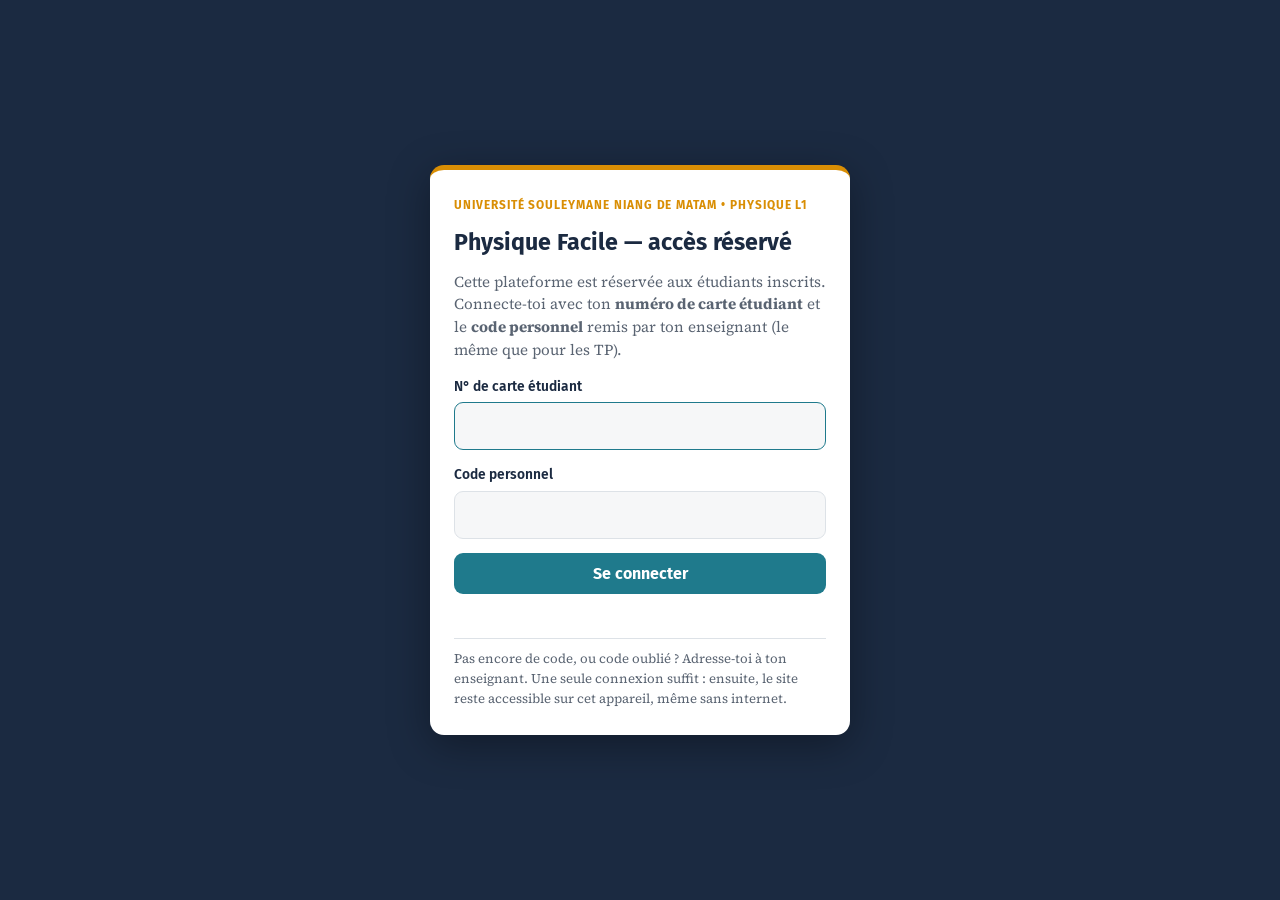
==== commit d6b05dc7: "Accueil : six messages de motivation à la suite dans le bandeau défilant Co-Authored-By: Claude Opus" ====
--- a/index.html
+++ b/index.html
@@ -46,11 +46,11 @@
 
 /* ---------- message défilant ---------- */
 .ticker{background:var(--saff);color:#1B2A41;overflow:hidden;white-space:nowrap;font-family:var(--f-head);font-size:.95rem;padding:7px 0;position:relative}
-.tk-track{display:inline-flex;animation:tk 38s linear infinite;will-change:transform}
+.tk-track{display:inline-flex;animation:tk 210s linear infinite;will-change:transform}.tk-set{display:inline-flex}
 .ticker:hover .tk-track,.ticker:focus-within .tk-track{animation-play-state:paused}
 .tk-item{padding-right:5rem}.tk-item b{font-weight:800}.tk-dot{margin-right:.6rem}
 @keyframes tk{from{transform:translateX(0)}to{transform:translateX(-50%)}}
-@media (prefers-reduced-motion:reduce){.ticker{white-space:normal;padding:8px 16px;text-align:center}.tk-track{animation:none;display:block}.tk-item+.tk-item{display:none}.tk-item{padding-right:0}}
+@media (prefers-reduced-motion:reduce){.ticker{white-space:normal;padding:8px 16px;text-align:center}.tk-track{animation:none;display:block}.tk-set+.tk-set,.tk-item+.tk-item{display:none}.tk-item{padding-right:0}}
 /* ---------- bandeau ---------- */
 .band{background:var(--band);color:var(--band-fg);position:relative;overflow:hidden}
 .band canvas{position:absolute;right:0;top:0;height:100%;width:min(520px,60%);opacity:.32;pointer-events:none}
@@ -173,8 +173,8 @@
     <div class="stats" id="stats"></div>
   </div>
 </header>
-<div class="ticker" role="note" aria-label="Message du professeur : Il faut toujours lire les cours, essayer les exercices, les quiz et les entraînements avant de regarder la correction. La réussite est au bout de l'effort, dans la discipline.">
-  <div class="tk-track" aria-hidden="true"><span class="tk-item"><span class="tk-dot" aria-hidden="true">★</span>Il faut toujours <b>lire les cours</b>, essayer <b>les exercices, les quiz et les entraînements</b> avant de regarder la correction. La réussite est au bout de l'effort, dans la <b>DISCIPLINE</b>.</span><span class="tk-item"><span class="tk-dot" aria-hidden="true">★</span>Il faut toujours <b>lire les cours</b>, essayer <b>les exercices, les quiz et les entraînements</b> avant de regarder la correction. La réussite est au bout de l'effort, dans la <b>DISCIPLINE</b>.</span></div>
+<div class="ticker" role="note" aria-label="Messages du professeur : Il faut toujours lire les cours, essayer les exercices, les quiz et les entraînements avant de regarder la correction. La réussite est au bout de l'effort, dans la DISCIPLINE. Une correction lue vous apprend peu ; un exercice cherché vous apprend beaucoup. Cherchez d'abord, vérifiez ensuite : c'est ainsi que l'on progresse. Un peu de physique chaque jour vaut mieux que tout la veille de l'examen. Lisez le cours, faites les quiz, entraînez-vous : la régularité fait la réussite. Se tromper fait partie d'apprendre. Essayez, trompez-vous, recommencez : chaque erreur comprise est un pas vers la réussite. Personne ne peut apprendre à votre place. Travaillez par vous-mêmes, posez vos questions, et faites confiance à votre effort. Lire, chercher, s'entraîner, puis vérifier. La réussite se construit chaque jour, avec discipline.">
+  <div class="tk-track" aria-hidden="true"><span class="tk-set"><span class="tk-item"><span class="tk-dot" aria-hidden="true">★</span>Il faut toujours <b>lire les cours</b>, essayer <b>les exercices, les quiz et les entraînements</b> avant de regarder la correction. La réussite est au bout de l'effort, dans la <b>DISCIPLINE</b>.</span><span class="tk-item"><span class="tk-dot" aria-hidden="true">★</span>Une correction lue vous apprend peu ; <b>un exercice cherché vous apprend beaucoup</b>. Cherchez d'abord, vérifiez ensuite : c'est ainsi que l'on progresse.</span><span class="tk-item"><span class="tk-dot" aria-hidden="true">★</span>Un peu de physique <b>chaque jour</b> vaut mieux que tout la veille de l'examen. Lisez le cours, faites les quiz, entraînez-vous : <b>la régularité fait la réussite</b>.</span><span class="tk-item"><span class="tk-dot" aria-hidden="true">★</span>Se tromper fait partie d'apprendre. Essayez, trompez-vous, recommencez : <b>chaque erreur comprise est un pas vers la réussite</b>.</span><span class="tk-item"><span class="tk-dot" aria-hidden="true">★</span>Personne ne peut apprendre à votre place. Travaillez par vous-mêmes, posez vos questions, et <b>faites confiance à votre effort</b>.</span><span class="tk-item"><span class="tk-dot" aria-hidden="true">★</span><b>Lire, chercher, s'entraîner, puis vérifier.</b> La réussite se construit chaque jour, avec discipline.</span></span><span class="tk-set"><span class="tk-item"><span class="tk-dot" aria-hidden="true">★</span>Il faut toujours <b>lire les cours</b>, essayer <b>les exercices, les quiz et les entraînements</b> avant de regarder la correction. La réussite est au bout de l'effort, dans la <b>DISCIPLINE</b>.</span><span class="tk-item"><span class="tk-dot" aria-hidden="true">★</span>Une correction lue vous apprend peu ; <b>un exercice cherché vous apprend beaucoup</b>. Cherchez d'abord, vérifiez ensuite : c'est ainsi que l'on progresse.</span><span class="tk-item"><span class="tk-dot" aria-hidden="true">★</span>Un peu de physique <b>chaque jour</b> vaut mieux que tout la veille de l'examen. Lisez le cours, faites les quiz, entraînez-vous : <b>la régularité fait la réussite</b>.</span><span class="tk-item"><span class="tk-dot" aria-hidden="true">★</span>Se tromper fait partie d'apprendre. Essayez, trompez-vous, recommencez : <b>chaque erreur comprise est un pas vers la réussite</b>.</span><span class="tk-item"><span class="tk-dot" aria-hidden="true">★</span>Personne ne peut apprendre à votre place. Travaillez par vous-mêmes, posez vos questions, et <b>faites confiance à votre effort</b>.</span><span class="tk-item"><span class="tk-dot" aria-hidden="true">★</span><b>Lire, chercher, s'entraîner, puis vérifier.</b> La réussite se construit chaque jour, avec discipline.</span></span></div>
 </div>
 
 <nav class="bar" aria-label="Choix du cours">
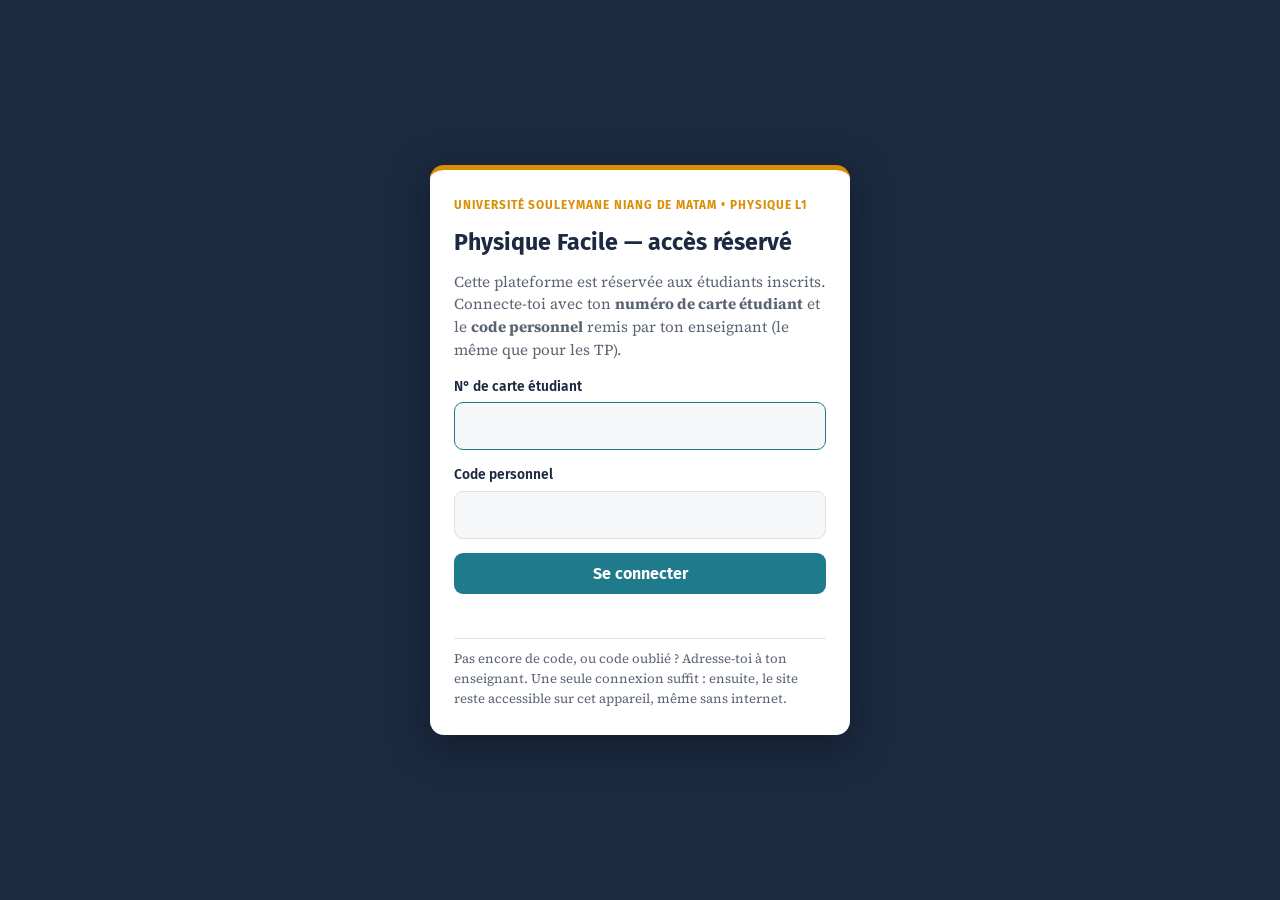
==== commit 6cff33b4: "Optique : quiz et exercices d'entraînement avec schémas - assets/optique-svg.js : schémas SVG (diopt" ====
--- a/index.html
+++ b/index.html
@@ -271,7 +271,7 @@
    {title:"Série de TD n°2 — chapitre 3",sub:"Le dipôle électrostatique",
     text:"6 exercices : champ du dipôle par calcul direct, calcul exact et approximation dipolaire, champ en un point quelconque, directions remarquables du champ, lignes de champ et équipotentielles, force exercée par un champ non uniforme.",
     e:"TD_Electricite_2_enonces",ep:4,c:"TD_Electricite_2_corrige",cp:9}]},
- {id:"opt",tab:"Optique",eyebrow:"Optique",title:"Optique géométrique",noExo:true,
+ {id:"opt",tab:"Optique",eyebrow:"Optique",title:"Optique géométrique",
   intro:"Cinq chapitres : lois fondamentales ; formation des images, miroir et dioptre plans ; prisme et lame à faces parallèles ; miroirs et dioptres sphériques ; lentilles minces. Chaque chapitre a son support de cours avec démonstrations détaillées, son diaporama (en ligne et en PowerPoint) et sa série de TD avec corrigé.",
   chapters:[
    {n:1,title:"Lois fondamentales de l'optique géométrique",key:"Optique_Chapitre_1_Lois_fondamentales",pages:19,slides:39,pptx:true,
@@ -304,14 +304,14 @@
 (function(){
   let ch=0,pg=0,sl=0,td=0;
   COURSES.forEach(c=>{c.chapters.forEach(x=>{ch++;pg+=x.pages;if(x.slides)sl+=x.slides;if(x.td&&!x.td.n)td++});(c.series||[]).forEach(()=>td++)});
-  $("#stats").innerHTML=`<span><b>${COURSES.length}</b>cours</span><span><b>${ch}</b>chapitres</span><span><b>${pg}</b>pages de cours</span><span><b>${sl}</b>diapositives</span><span><b>${td}</b>séries de TD corrigées</span><span><b>70</b>questions de quiz</span><span><b>6</b>simulations</span><span><b>32</b>exercices d'entraînement</span>`;
+  $("#stats").innerHTML=`<span><b>${COURSES.length}</b>cours</span><span><b>${ch}</b>chapitres</span><span><b>${pg}</b>pages de cours</span><span><b>${sl}</b>diapositives</span><span><b>${td}</b>séries de TD corrigées</span><span><b>135</b>questions de quiz</span><span><b>10</b>simulations</span><span><b>54</b>exercices d'entraînement</span>`;
 })();
 
 function pdfBtn(file,label,n,kind,primary){
   const k=kind==="cor"?'<span class="k k-cor">CORRIGÉ</span>':'<span class="k k-pdf">PDF</span>';
   return `<button type="button" class="btn${primary?" primary":""}" data-pdf="${file}" data-title="${esc(label)}">${k}<span class="lbl">${esc(label)}</span><span class="n">${n} p.</span></button>`;
 }
-const SIMS={meca2:[["frenet","Simulation : base de Frenet"]],meca4:[["energie","Simulation : énergie potentielle"]],elec1:[["champ","Simulation : lignes de champ"]],elec2:[["champ","Simulation : champ et potentiel"],["anneau","Simulation : anneau chargé"],["boule","Simulation : théorème de Gauss"]],elec3:[["champ","Simulation : lignes de champ du dipôle"],["dipole","Simulation : dipôle dans un champ uniforme"]]};
+const SIMS={meca2:[["frenet","Simulation : base de Frenet"]],meca4:[["energie","Simulation : énergie potentielle"]],elec1:[["champ","Simulation : lignes de champ"]],elec2:[["champ","Simulation : champ et potentiel"],["anneau","Simulation : anneau chargé"],["boule","Simulation : théorème de Gauss"]],elec3:[["champ","Simulation : lignes de champ du dipôle"],["dipole","Simulation : dipôle dans un champ uniforme"]],opt1:[["refrac","Simulation : réfraction et réflexion totale"]],opt3:[["prisme","Simulation : prisme et dispersion"]],opt4:[["miroir","Simulation : miroir sphérique"]],opt5:[["lentille","Simulation : lentille mince"]]};
 function pptBtn(key,n,t){
   return `<button type="button" class="btn" data-pdf="slides/${key}_diapo" data-title="${esc(t)}"><span class="k k-ppt">DIAPO</span><span class="lbl">Diaporama</span><span class="n">${n} diap.</span></button>`;
 }
